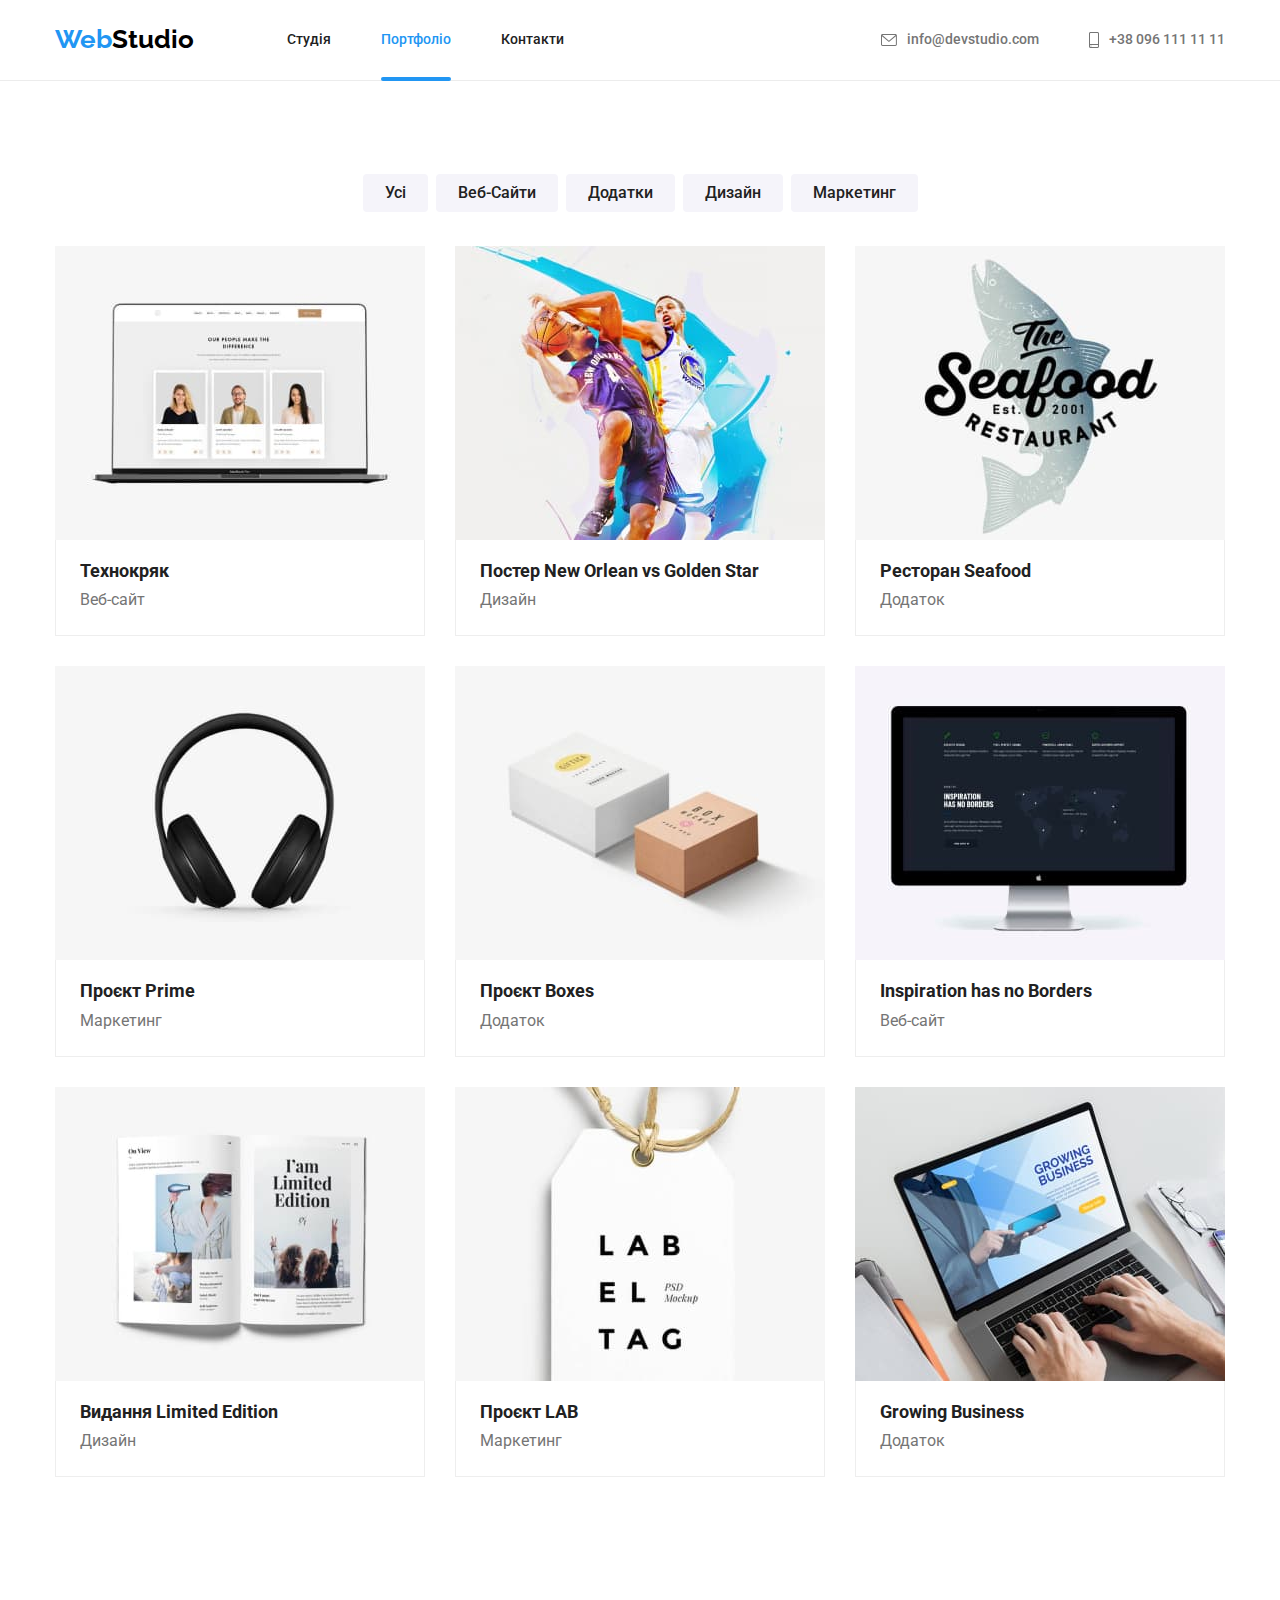
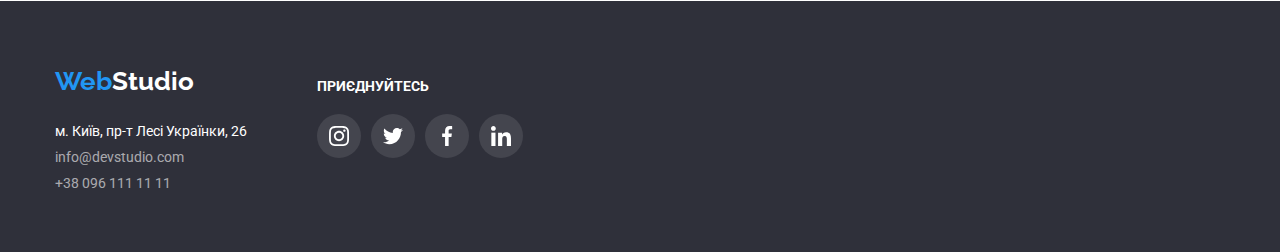
==== portfolio.html @ bb4b2ee6 "jhg" ====
<!DOCTYPE html>
<html lang="en">
  <head>
    <meta charset="UTF-8" />
    <meta http-equiv="X-UA-Compatible" content="IE=edge" />
    <meta name="viewport" content="width=device-width, initial-scale=1.0" />
    <title>Document</title>
    <link
      rel="stylesheet"
      href="https://cdnjs.cloudflare.com/ajax/libs/modern-normalize/1.1.0/modern-normalize.css"
    />
    <link
      href="https://fonts.googleapis.com/css2?family=Raleway:wght@700&family=Roboto:wght@400;500;700;900&display=swap"
      rel="stylesheet"
    />
    <link rel="stylesheet" href="./css/styles.css" />
  </head>

  <body class="page">
    <header class="header">
      <div class="container main-nav">
        <a href="/" class="logo"><span class="logo-primary">Web</span>Studio</a>
        <nav>
          <ul class="site-nav list">
            <li><a href="./index.html" class="link"> Студія</a></li>
            <li>
              <a href="./portfolio.html" class="link-backlight-portfolio">Портфоліо</a>
            </li>
            <li><a href="#" class="link">Контакти</a></li>
          </ul>
        </nav>
        <ul class="connection-nav list">
          <li class="mailtel-item">
            <a href="mailto:info@devstudio.com" class="svg-header"
              ><svg class="header-icon" width="16" height="12">
                <use href="./images/icons-mailtel.svg#icon-envelope"></use></svg>info@devstudio.com</a
            >
          </li>
          <li class="mailtel-item">
            <a href="tel:+380961111111" class="svg-header"
              ><svg class="header-icon" width="10" height="16">
                <use
                  href="./images/icons-mailtel.svg#icon-smartphone"
                ></use></svg>+38 096 111 11 11</a
            >
          </li>
        </ul>
      </div>
    </header>
    <main>
      <section class="portfolio-main">
        <div class="container">
          <h1 class="visually-hidden">Вкладки</h1>
          <ul class="list-buttons">
            <li><button type="button" class="button-portfolio">Усі</button></li>
            <li>
              <button type="button" class="button-portfolio">Веб-Сайти</button>
            </li>
            <li>
              <button type="button" class="button-portfolio">Додатки</button>
            </li>
            <li>
              <button type="button" class="button-portfolio">Дизайн</button>
            </li>
            <li>
              <button type="button" class="button-portfolio">Маркетинг</button>
            </li>
          </ul>

          <ul class="list-posters">
            <li class="border-photo">
              <a href="" class="card-link">
                <div class="poster-thumb">
                <img src="./images/techno.jpg" alt="laptop" />
                  <p class="poster-action-text">
                    Ресурс пропонує комплексні пропозиції з різним рівнем функціоналу та сервісів. Все це дозволить відвідувачу отримати
                    вичерпні відомості про компанію чи приватну особу.
                  </p> 
                </div>
                <div class="border-text">
                  <h2 class="title-portfolio">Технокряк</h2>
                  <p class="description">Веб-сайт</p>
                </div>
              </a>
            </li>
            <li class="border-photo">
              <a href="" class="card-link">
                <div class="poster-thumb">
                <img src="./images/poster.jpg" alt="poster" />
                <p class="poster-action-text">
                  Ресурс пропонує комплексні пропозиції з різним рівнем функціоналу та сервісів. Все це дозволить відвідувачу отримати
                  вичерпні відомості про компанію чи приватну особу.
                </p>
                </div>
                <div class="border-text">
                  <h2 class="title-portfolio">
                    Постер New Orlean vs Golden Star
                  </h2>
                  <p class="description">Дизайн</p>
                </div>
              </a>
            </li>
            <li class="border-photo">
              <a href="" class="card-link">
                <div class="poster-thumb">
                <img src="./images/restorant.jpg" alt="fish" />
                <p class="poster-action-text">
                  Ресурс пропонує комплексні пропозиції з різним рівнем функціоналу та сервісів. Все це дозволить відвідувачу отримати
                  вичерпні відомості про компанію чи приватну особу.
                </p>
                </div>
                <div class="border-text">
                  <h2 class="title-portfolio">Ресторан Seafood</h2>
                  <p class="description">Додаток</p>
                </div>
              </a>
            </li>
            <li class="border-photo">
              <a href="" class="card-link">
                <div class="poster-thumb">
                <img src="./images/headphones.jpg" alt="headphones" />
                <p class="poster-action-text">
                  Ресурс пропонує комплексні пропозиції з різним рівнем функціоналу та сервісів. Все це дозволить відвідувачу отримати
                  вичерпні відомості про компанію чи приватну особу.
                </p>
                </div>
                <div class="border-text">
                  <h2 class="title-portfolio">Проєкт Prime</h2>
                  <p class="description">Маркетинг</p>
                </div>
              </a>
            </li>
            <li class="border-photo">
              <a href="" class="card-link">
                <div class="poster-thumb">
                <img src="./images/box.jpg" alt="boxes" />
                  <p class="poster-action-text">
                    Ресурс пропонує комплексні пропозиції з різним рівнем функціоналу та сервісів. Все це дозволить відвідувачу отримати
                    вичерпні відомості про компанію чи приватну особу.
                  </p>
                  </div>
                <div class="border-text">
                  <h2 class="title-portfolio">Проєкт Boxes</h2>
                  <p class="description">Додаток</p>
                </div>
              </a>
            </li>
            <li class="border-photo">
              <a href="" class="card-link">
                <div class="poster-thumb">
                <img src="./images/screen.jpg" alt="screen" />
                  <p class="poster-action-text">
                    Ресурс пропонує комплексні пропозиції з різним рівнем функціоналу та сервісів. Все це дозволить відвідувачу отримати
                    вичерпні відомості про компанію чи приватну особу.
                  </p>
                  </div>
                <div class="border-text">
                  <h2 class="title-portfolio">Inspiration has no Borders</h2>
                  <p class="description">Веб-сайт</p>
                </div>
              </a>
            </li>
            <li class="border-photo">
              <a href="" class="card-link">
                <div class="poster-thumb">
                <img src="./images/book.jpg" alt="book" />
                  <p class="poster-action-text">
                    Ресурс пропонує комплексні пропозиції з різним рівнем функціоналу та сервісів. Все це дозволить відвідувачу отримати
                    вичерпні відомості про компанію чи приватну особу.
                  </p>
                  </div>
                <div class="border-text">
                  <h2 class="title-portfolio">Видання Limited Edition</h2>
                  <p class="description">Дизайн</p>
                </div>
              </a>
            </li>
            <li class="border-photo">
              <a href="" class="card-link">
                <div class="poster-thumb">
                <img src="./images/labe.jpg" alt="label" />
                  <p class="poster-action-text">
                    Ресурс пропонує комплексні пропозиції з різним рівнем функціоналу та сервісів. Все це дозволить відвідувачу отримати
                    вичерпні відомості про компанію чи приватну особу.
                  </p>
                  </div>
                <div class="border-text">
                  <h2 class="title-portfolio">Проєкт LAB</h2>
                  <p class="description">Маркетинг</p>
                </div>
              </a>
            </li>
            <li class="border-photo">
              <a href="" class="card-link">
                <div class="poster-thumb">
                <img src="./images/laptop.jpg" alt="laptop" />
                  <p class="poster-action-text">
                    Ресурс пропонує комплексні пропозиції з різним рівнем функціоналу та сервісів. Все це дозволить відвідувачу отримати
                    вичерпні відомості про компанію чи приватну особу.
                  </p>
                  </div>
                <div class="border-text">
                  <h2 class="title-portfolio">Growing Business</h2>
                  <p class="description">Додаток</p>
                </div>
              </a>
            </li>
          </ul>
        </div>
      </section>
    </main>
    <footer class="footer">
      <div class="footer-container">
        <div class="footer-info">
          <a href="/" class="logo-footer"
            ><span class="logo-secondary">Web</span>Studio</a
          >
          <address>
            <ul class="list-adress">
              <li class="adress">
                <a href="https://goo.gl/maps/jGjZNwz8jLK7Mw756"
                  ><span class="adress">
                    м. Київ, пр-т Лесі Українки, 26</span
                  ></a
                >
              </li>
              <li class="contacts">
                <a href="mailto:info@devstudio.com">
                  <span class="contacts">info@devstudio.com</span></a
                >
              </li>
              <li class="numbers">
                <a href="tel:+380961111111">
                  <span class="numbers">+38 096 111 11 11</span></a
                >
              </li>
            </ul>
          </address>
        </div>
        <div class="footer-icon-list">
          <p class="invite">ПРИЄДНУЙТЕСЬ</p>
          <ul class="footer-icons">
            <li class="social-item">
              <a href="" class="svg-logo svg-footer">
                <svg class="social-icon footer-icon" width="20" height="20">
                  <use href="./images/icons.svg#icon-instagram"></use>
                </svg>
              </a>
            </li>
            <li class="social-item">
              <a href="" class="svg-logo svg-footer"
                ><svg class="social-icon footer-icon" width="20" height="20">
                  <use href="./images/icons.svg#icon-twitter"></use>
                </svg>
              </a>
            </li>
            <li class="social-item">
              <a href="" class="svg-logo svg-footer"
                ><svg class="social-icon footer-icon" width="20" height="20">
                  <use href="./images/icons.svg#icon-facebook"></use>
                </svg>
              </a>
            </li>
            <li class="social-item">
              <a href="" class="svg-logo svg-footer"
                ><svg class="social-icon footer-icon" width="20" height="20">
                  <use href="./images/icons.svg#icon-linkedin"></use>
                </svg>
              </a>
            </li>
          </ul>
        </div>
      </div>
    </footer>
  </body>
</html>
---- css/styles.css ----
h1,
h2,
h3,
h4,
h5,
p,
ul {
  margin: 0;
  padding: 0;
}

:root {
  --main-color: #ffffff;
  --secondary-color: #2196f3;
  --text-color: #212121;
  --grey-color: #afb1b8;
}

img {
  display: block;
}

address {
  font: inherit;
}

a {
  text-decoration: none;
}

body {
  background-color: var(--main-color);
  color: #757575;
  font-family: "Roboto", "sans-serif";
}

.list {
  list-style: none;
  margin: 0;
  padding: 0;
}

/* header */

.header {
  border-bottom: 1px solid #ececec;
  padding-top: 24px;
  padding-bottom: 25px;
  position: fixed;
  width: 100%;
  top: 0;
  left: 0;
  min-height: 80px;
  background-color: #ffffff;
  z-index: 1;
}

.page {
  padding-top: 80px;
}

.header-icon {
  fill: currentColor;
  margin-right: 10px;
}

.mailtel-item {
  display: flex;
}

.svg-header {
  display: flex;
  align-items: center;
  transition-property: color;
  transition-timing-function: cubic-bezier(0.4, 0, 0.2, 1);
  transition-duration: 250ms;
}

.svg-header:hover {
  color: #2196f3;
}

/* logo */

.logo {
  display: inline-block;
  color: #000000;
  font-family: "Raleway", "sans-serif";
  font-weight: 700;
  font-size: 26px;
  line-height: 1.2;
  margin-right: 93px;
}

.logo:hover {
  color: var(--secondary-color);
}

.logo-primary {
  color: var(--secondary-color);
}

.main-nav {
  display: flex;
  align-items: center;
  justify-content: center;
}

.tel-head::before {
  content: "";
}

/* site-nav */

.link {
  font-weight: 500;
  font-size: 14px;
  line-height: 1.6px;
  color: #212121;
  transition-property: color;
  transition-timing-function: cubic-bezier(0.4, 0, 0.2, 1);
  transition-duration: 250ms;
}

.link-backlight {
  font-weight: 500;
  font-size: 14px;
  line-height: 1.6px;
  color: var(--secondary-color);
  position: relative;
}

.link-backlight::after {
  content: "";
  width: 100%;
  height: 4px;
  background-color: #2196f3;
  border-radius: 2px;
  position: absolute;
  display: flex;
  margin-top: 28px;
}

.link-backlight-portfolio {
  font-weight: 500;
  font-size: 14px;
  line-height: 1.6px;
  color: var(--secondary-color);
  position: relative;
}

.link-backlight-portfolio::after {
  content: "";
  width: 100%;
  height: 4px;
  background-color: #2196f3;
  border-radius: 2px;
  position: absolute;
  display: block;
  margin-top: 28px;
}

.site-nav {
  display: flex;
}

.site-nav li:not(:last-child) {
  margin-right: 50px;
}

.site-nav .list {
  color: #212121;
  font-weight: 500;
  font-size: 14px;
  line-height: 1.2;
}

.site-nav .link:hover,
.site-nav .link:focus {
  color: var(--secondary-color);
}

.connection-nav {
  display: flex;
  margin-left: auto;
}

.connection-nav li:not(:last-child) {
  margin-right: 50px;
}

.connection-nav a {
  color: #757575;
  font-weight: 500;
  font-size: 14px;
  line-height: 1.2;
}

/* hero */

.hero {
  padding-top: 175px;
  padding-bottom: 175px;
  background-image: linear-gradient(
      rgba(47, 48, 58, 0.4),
      rgba(47, 48, 58, 0.4)
    ),
    url(../images/hero-bg.jpg);
  background-repeat: no-repeat;
  background-position: center;
  align-items: center;
}

.hero-title {
  color: var(--main-color);
  font-weight: 900;
  font-size: 44px;
  line-height: 1.36;
  text-transform: uppercase;
  margin-bottom: 30px;
  letter-spacing: 0.06em;
  text-align: center;
}

.container-hero {
  margin-left: auto;
  margin-right: auto;
  width: 700px;
}

pre {
  font: inherit;
}

/* modal window */

.backdrop {
  position: fixed;
  top: 0;
  left: 0;
  width: 100%;
  height: 100%;
  background-color: rgba(0, 0, 0, 0.5);
  z-index: 2;
  opacity: 1;
  visibility: visible;
  transition: opacity 250ms cubic-bezier(0.4, 0, 0.2, 1),
    visability 250ms cubic-bezier(0.4, 0, 0.2, 1);
}

.backdrop.is-hidden {
  opacity: 0;
  pointer-events: none;
}

.modal {
  height: 581px;
  width: 528px;
  background-color: #ffffff;
  box-shadow: 0px 1px 3px rgba(0, 0, 0, 0.12), 0px 1px 1px rgba(0, 0, 0, 0.14),
    0px 2px 1px rgba(0, 0, 0, 0.2);
  border-radius: 4px;

  position: absolute;
  top: 50%;
  left: 50%;
  transform: translate(-50%, -50%);
}

.modal-close {
  box-sizing: border-box;
  width: 30px;
  height: 30px;
  margin-top: 8px;
  margin-right: 8px;
  position: absolute;
  top: 0;
  right: 0;
  background-color: #ffffff;

  border: 1px solid rgba(0, 0, 0, 0.1);
  border-radius: 50%;
}

.svg-close {
  position: absolute;
  top: 50%;
  left: 50%;
  transform: translate(-50%, -50%);
}

.form {
  margin-left: auto;
  padding: 40px;
}

.form-field {
  display: flex;
  flex-direction: column;
  margin-bottom: 10px;
}

.form-field input {
  border: 1px solid rgba(33, 33, 33, 0.2);
  border-radius: 4px;
  height: 40px;
}

.form-field label {
  margin-bottom: 4px;
}

.coment-field {
  display: flex;
  flex-direction: column;
  width: 448px;
  height: 120px;
}

.coment-field label {
  margin-bottom: 10px;
}

.coment-field textarea {
  border: 1px solid rgba(33, 33, 33, 0.2);
  border-radius: 4px;
}

.coment-field textarea::placeholder {
  font-family: "Roboto";
  font-weight: 400;
  font-size: 12px;
  line-height: 14px;
  letter-spacing: 0.01em;
  color: rgba(117, 117, 117, 0.5);
}

.title-form {
  font-family: "Roboto";
  font-style: normal;
  font-weight: 700;
  font-size: 20px;
  line-height: 23px;
  text-align: center;
  letter-spacing: 0.03em;
  margin-bottom: 12px;

  color: #212121;
}

.confirm-field {
  font-family: "Roboto";
  font-style: normal;
  font-weight: 400;
  font-size: 14px;
  line-height: 1.71;
  margin-top: 20px;

  letter-spacing: 0.03em;

  color: #757575;
}

.agreement {
  text-decoration-line: underline;
  color: #2196f3;
}

.form-button {
  margin-top: 30px;
  margin-left: 124px;
  padding-top: 10px;
  padding-bottom: 10px;
  padding-left: 52px;
  padding-right: 52px;
}

textarea {
  resize: none;
}

/* main */

.visually-hidden {
  display: none;
}

.box-svg {
  width: 270px;
  height: 120px;
  background: #f5f4fa;
  border-radius: 4px;
  display: flex;
  justify-content: center;
  align-items: center;
}

.box-svg:last-child {
  margin-right: 0;
}

/* .box-link {
  width: 100%;
  height: 100%;
  display: flex;
  align-items: center;
  justify-content: center;
  border-radius: 50%;
} */

.test {
  display: inline-block;
  justify-content: center;
  align-items: center;
}

.portfolio-main {
  padding-top: 94px;
  padding-bottom: 94px;
}

.button {
  font-family: "Roboto", "sans-serif";
  font-weight: 700;
  font-size: 16px;
  line-height: 1.6;
  width: 216px;
  height: 50px;
  margin-left: 242px;
  font-family: inherit;
  background-color: var(--secondary-color);
  color: var(--main-color);
  border-radius: 4px;
  padding: 10px 32px;
  display: inline-block;
  text-align: center;
  border: 1px solid transparent;
  cursor: pointer;
  transition-property: color;
  transition-timing-function: cubic-bezier(0.4, 0, 0.2, 1);
  transition-duration: 250ms;
}

.button-portfolio {
  font-family: "Roboto", "sans-serif";
  font-weight: 500;
  font-size: 16px;
  line-height: 1.6;
  text-align: center;
  color: var(--text-color);
  background-color: #f5f4fa;
  padding: 6px 22px;
  border: transparent;
  border-radius: 4px;
  cursor: pointer;
  transition-property: background-color;
  transition-timing-function: cubic-bezier(0.4, 0, 0.2, 1);
  transition-duration: 250ms;
}

.button-portfolio:hover,
.button-portfolio:focus {
  color: var(--main-color);
  background: var(--secondary-color);
  box-shadow: 0px 3px 1px rgba(0, 0, 0, 0.1), 0px 1px 2px rgba(0, 0, 0, 0.08),
    0px 2px 2px rgba(0, 0, 0, 0.12);
}

.button:hover,
.button:focus {
  color: #000000;
}

.border-photo {
  margin-bottom: 30px;
  background: #ffffff;
  transition: 250ms cubic-bezier(0.4, 0, 0.2, 1);
}

.border-photo:hover {
  box-shadow: 0px 1px 1px rgba(0, 0, 0, 0.12), 0px 4px 4px rgba(0, 0, 0, 0.06),
    1px 4px 6px rgba(0, 0, 0, 0.16);
}

.border-photo:hover ::before {
  opacity: 1;
}

.border-photo:hover .poster-action-text {
  opacity: 1;
}

.poster-thumb {
  position: relative;
  overflow: hidden;
}

.poster-thumb::before {
  display: inline-block;
  position: absolute;
  content: "";
  width: 100%;
  height: 100%;
  background-color: rgba(33, 150, 243, 0.9);
  opacity: 0;
  /* transition-property: background-ccolor;
  transition-timing-function: cubic-bezier(0.4, 0, 0.2, 1);
  transition-duration: 250ms; */
  /* transition: height 250ms cubic-bezier(0.4, 0, 0.2, 1); */
  transform: translateY(+100%);
  transition: transform 250ms cubic-bezier(0.4, 0, 0.2, 1);
}

.card-link:hover .poster-thumb::before,
.card-link:focus .poster-thumb::before {
  transform: translateX(0);
}

.poster-action-text {
  position: absolute;
  top: 50%;
  left: 50%;
  transform: translate(-50%, 100%);
  width: 322px;
  height: 168px;
  font-weight: 400;
  font-size: 18px;
  line-height: 1.56;

  letter-spacing: 0.03em;
  opacity: 0;

  color: #ffffff;
}

.card-link:hover .poster-action-text,
.card-link:focus .poster-action-text {
  transform: translate(-50%, -50%);
  transition: transform 250ms cubic-bezier(0.4, 0, 0.2, 1);
}

.border-text {
  border-bottom: 1px solid #eeeeee;
  border-right: 1px solid #eeeeee;
  border-left: 1px solid #eeeeee;
  padding: 20px 24px;
}

.list-buttons {
  list-style: none;
  display: flex;
  justify-content: center;
  margin-bottom: 34px;
}

.list-buttons li:not(:last-child) {
  margin-right: 8px;
}

.list-one {
  display: flex;
  list-style: none;
  justify-content: space-between;
}

.section {
  padding-bottom: 94px;
}

.section-title-invisible {
  visibility: hidden;
}

.section-title {
  font-weight: 700;
  font-size: 36px;
  line-height: 1.6;
  text-align: center;
  color: #212121;
}

.photo-about {
  position: relative;
  display: flex;
  justify-content: center;
  align-items: flex-end;
}

.about {
  position: absolute;
  display: flex;

  align-content: center;
  justify-content: center;
  font-weight: 700;
  font-size: 14px;
  line-height: 1.6;
  letter-spacing: 0.03em;
  text-transform: uppercase;
  background: rgba(47, 48, 58, 0.8);
  width: 100%;
  padding-top: 27px;
  padding-bottom: 27px;

  color: #ffffff;
}

.list-photo {
  display: flex;
  padding: 0;
  justify-content: space-between;
  list-style: none;
}

.list-posters {
  display: flex;
  flex-wrap: wrap;
  list-style: none;
  padding: 0;
  justify-content: space-between;
}

.list-people {
  display: flex;
  padding: 0;
  justify-content: space-between;
  list-style: none;
}

.section-minititle {
  color: #212121;
  font-weight: 700;
  font-size: 14px;
  line-height: 1.2;
  text-transform: uppercase;
  margin-top: 30px;
  margin-bottom: 10px;
}

.section-minititle-phar {
  margin: 0;
  width: 270px;
  font-family: "Roboto";
  font-weight: 400;
  font-size: 14px;
  line-height: 171%;
  color: #757575;
  letter-spacing: 0.03em;
}

.section-minititle-phar-last {
  font-family: "Roboto";
  font-weight: 400;
  font-size: 14px;
  line-height: 1.6;
  color: #757575;
  width: 270px;
}

.works {
  margin-bottom: 50px;
}

.first {
  padding-top: 94px;
  padding-bottom: 94px;
}

.team {
  margin-bottom: 50px;
}

.name {
  color: #212121;
  font-weight: 500;
  font-size: 16px;
  line-height: 1, 3px;
  margin-bottom: 10px;
  margin-top: 30px;
  text-align: center;
}

.position {
  margin: 0;
  text-align: center;
}

.card {
  background-color: #ffffff;
  box-shadow: 0px 1px 3px rgba(0, 0, 0, 0.12), 0px 1px 1px rgba(0, 0, 0, 0.14),
    0px 2px 1px rgba(0, 0, 0, 0.2);
  border-radius: 0px 0px 4px 4px;
  transition-property: background-color;
  transition-timing-function: cubic-bezier(0.4, 0, 0.2, 1);
  transition-duration: 250ms;
}

.icons {
  display: flex;
  list-style: none;
  justify-content: center;
  margin-top: 16px;
  margin-bottom: 30px;
}

.social-item {
  width: 44px;
  height: 44px;
  margin-right: 10px;
}

.social-item:last-child {
  margin-right: 0;
}

.svg-logo {
  width: 100%;
  height: 100%;
  background-color: #ffffff;
  display: flex;
  align-items: center;
  justify-content: center;
  border-radius: 50%;
  transition-property: background-color;
  transition-timing-function: cubic-bezier(0.4, 0, 0.2, 1);
  transition-duration: 250ms;
}

.svg-logo:hover,
.svg-logo:focus {
  background-color: #2196f3;
}

.social-icon {
  fill: #afb1b8;
  transition-property: color;
  transition-timing-function: cubic-bezier(0.4, 0, 0.2, 1);
  transition-duration: 250ms;
}

.svg-logo:hover .social-icon,
.svg-logo:focus .social-icon {
  fill: #ffffff;
}

.section-team {
  background-color: #f5f4fa;
  padding-top: 94px;
  padding-bottom: 94px;
}

.title-portfolio {
  font-weight: 700;
  font-size: 18px;
  line-height: 1.2;
  color: #212121;
  margin-bottom: 4px;
}

.description {
  font-weight: 400;
  font-size: 16px;
  line-height: 30px;
  color: #757575;
}

/* clients-section ()*/

.clients {
  padding-top: 94px;
  padding-bottom: 94px;
}

.clients-list {
  list-style: none;
  display: flex;
  justify-content: center;
  margin-top: 50px;
}

.clients-item {
  width: 170px;
  height: 92px;
  margin-right: 30px;
}

.clients-link {
  width: 100%;
  height: 100%;
  display: flex;
  align-items: center;
  justify-content: center;
  border: 1px solid #afb1b8;
  border-radius: 4px;
  transition-property: border-color;
  transition-timing-function: cubic-bezier(0.4, 0, 0.2, 1);
  transition-duration: 250ms;
}

.clients-item:last-child {
  margin-right: 0;
}

.clients-icons {
  fill: #afb1b8;
  transition-property: color;
  transition-timing-function: cubic-bezier(0.4, 0, 0.2, 1);
  transition-duration: 250ms;
}

.clients-link:hover,
.clients-link:focus {
  border: 1px solid #2196f3;
}

.clients-link:hover .clients-icons,
.clients-link:focus .clients-icons {
  fill: #2196f3;
}

/* footer */

.footer {
  background-color: #2f303a;
  padding-top: 60px;
  padding-bottom: 60px;
}

.logo-footer {
  font-family: "Raleway", "sans-serif";
  font-weight: 700;
  font-size: 26px;
  line-height: 1.6;
  color: var(--main-color);
  display: inline-block;
  margin-bottom: 20px;
}

.logo-secondary {
  font-family: "Raleway", "sans-serif";
  font-weight: 700;
  font-size: 26px;
  line-height: 1.6;
  color: var(--secondary-color);
}

.list-adress {
  display: inline-block;
  list-style: none;
  padding: 0;
}

.adress {
  font-family: "Roboto", "sans-serif";
  font-weight: 400;
  font-size: 14px;
  line-height: 1.2;
  color: var(--main-color);
  margin-bottom: 9px;
}

.contacts {
  font-family: "Roboto", "sans-serif";
  font-weight: 400;
  font-size: 14px;
  line-height: 1.2;
  color: rgba(255, 255, 255, 0.6);
  margin-bottom: 9px;
}

.numbers {
  font-family: "Roboto", "sans-serif";
  font-weight: 400;
  font-size: 14px;
  line-height: 1.2;
  color: rgba(255, 255, 255, 0.6);
}

.footer-icon {
  fill: #ffffff;
}

.footer-icons {
  display: flex;
  list-style: none;
}

.svg-footer {
  background-color: rgba(255, 255, 255, 0.1);
  transition-property: background-color;
  transition-timing-function: cubic-bezier(0.4, 0, 0.2, 1);
  transition-duration: 250ms;
}

.invite {
  font-weight: 700;
  font-size: 14px;
  line-height: 1.2;
  text-transform: uppercase;
  color: #ffffff;
  display: inline-block;
  height: 16px;
  margin-bottom: 20px;
}

.footer-icon-list {
  margin-left: 70px;
  padding-top: 16px;
}

/* Блоки */

.container {
  margin-left: auto;
  margin-right: auto;
  width: 1200px;
  padding-left: 15px;
  padding-right: 15px;
}

.footer-container {
  margin-left: auto;
  margin-right: auto;
  width: 1200px;
  padding-left: 15px;
  padding-right: 15px;
  display: flex;
}

.hero-limitation {
  margin-left: auto;
  margin-right: auto;
  width: 1600px;
}

/* бекграунд #FFFFFF */
/* колір 1 секції з заголовком #2F303A */
/* колір секції наша команда #F5F4FA */
/* основний колір тексту #757575 */
/* колір підзаголовків #212121 */
/* фоновий колір тексту і кнопок #2196F3 */
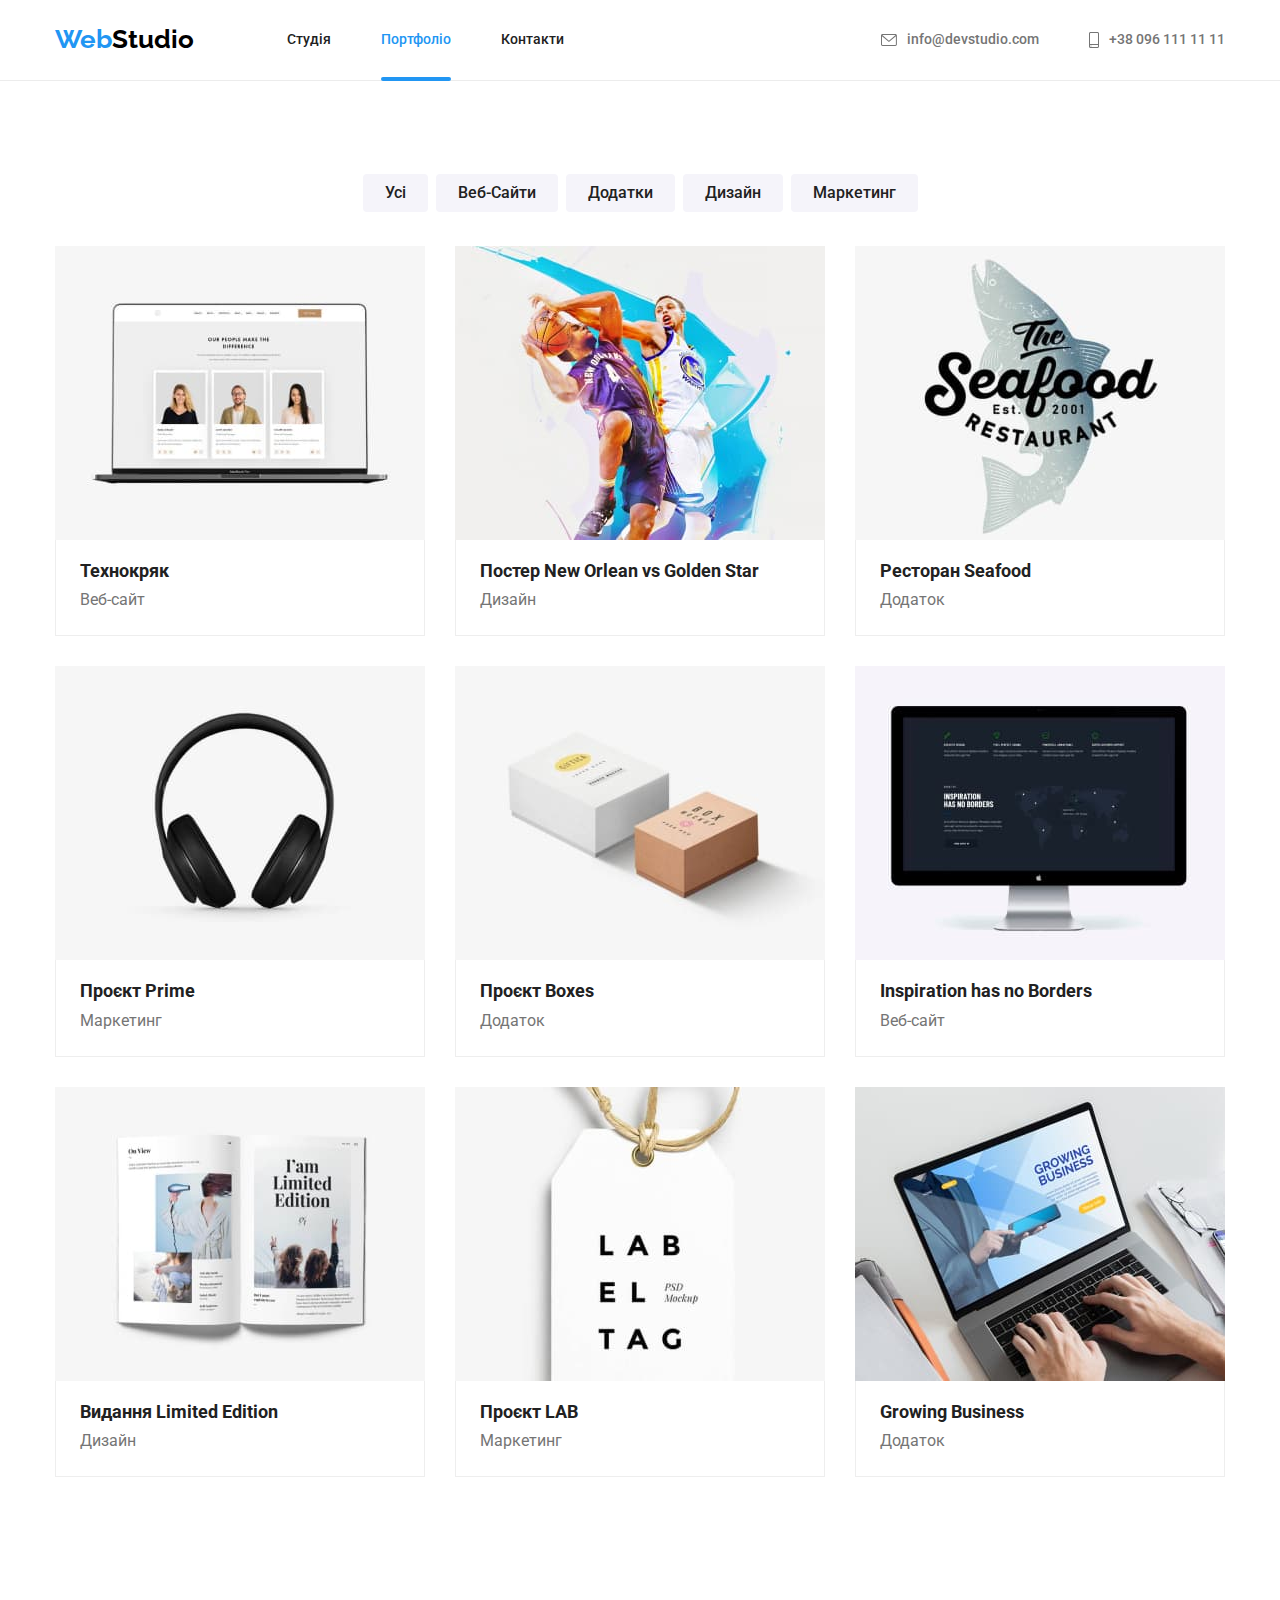
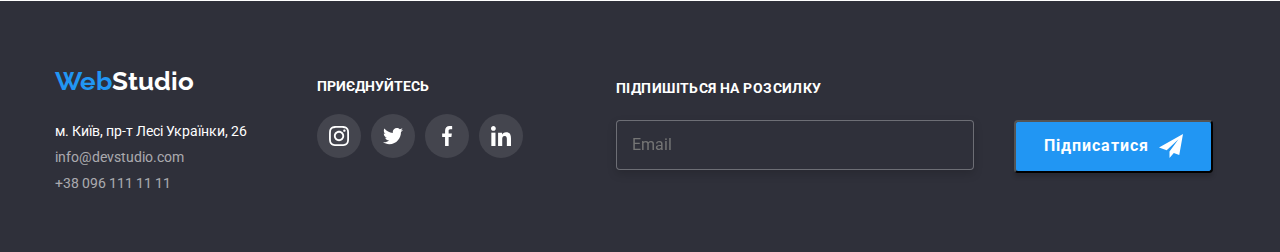
==== commit c5296ffd: "les 6" ====
--- a/portfolio.html
+++ b/portfolio.html
@@ -269,6 +269,23 @@
               </a>
             </li>
           </ul>
+          
+        </div>
+        <div class="footer-formblock">
+          <h3 class="footer-form-title">Підпишіться на розсилку</h3>
+          <div class="footer-block">
+            <form action="" class="footer-form">
+              <div class="footer-form-field">
+                <input type="text" class="footer-input" name="name" id="name" placeholder="Email" />
+              </div>
+            </form>
+            <button type="submit" class="footer-button">
+              Підписатися
+              <svg class="footer-button-icon" width="24" height="24">
+                <use href="./images/icons-form.svg#iconform-send"></use>
+              </svg>
+            </button>
+          </div>
         </div>
       </div>
     </footer>
--- a/css/styles.css
+++ b/css/styles.css
@@ -7,6 +7,30 @@
 ul {
   margin: 0;
   padding: 0;
+}
+
+.form-input{
+  outline: none;
+}
+
+.form-input:hover {
+  outline: 1px solid #2196F3;
+}
+
+.form-input:focus {
+  outline: 1px solid #2196F3;
+}
+
+.form-input {
+  outline: none;
+}
+
+.form-input:hover {
+  outline: 1px solid #2196F3;
+}
+
+.form-input:focus {
+  outline: 1px solid #2196F3;
 }
 
 :root {
@@ -289,6 +313,13 @@
   transform: translate(-50%, -50%);
 }
 
+.modal-close:hover .svg-close,
+.modal-close:focus .svg-close{
+  color: #2196f3;
+}
+
+
+
 .form {
   margin-left: auto;
   padding: 40px;
@@ -298,12 +329,14 @@
   display: flex;
   flex-direction: column;
   margin-bottom: 10px;
+  position: relative;
 }
 
 .form-field input {
   border: 1px solid rgba(33, 33, 33, 0.2);
   border-radius: 4px;
   height: 40px;
+  padding-left: 42px;
 }
 
 .form-field label {
@@ -318,12 +351,16 @@
 }
 
 .coment-field label {
-  margin-bottom: 10px;
+  margin-bottom: 4px;
 }
 
 .coment-field textarea {
   border: 1px solid rgba(33, 33, 33, 0.2);
   border-radius: 4px;
+  padding-left: 16px;
+  padding-right: 16px;
+  padding-top: 12px;
+  padding-bottom: 12px;
 }
 
 .coment-field textarea::placeholder {
@@ -348,18 +385,17 @@
   color: #212121;
 }
 
-.confirm-field {
-  font-family: "Roboto";
-  font-style: normal;
+.title-label {
+  font-family: 'Roboto';
   font-weight: 400;
-  font-size: 14px;
-  line-height: 1.71;
-  margin-top: 20px;
-
-  letter-spacing: 0.03em;
-
+  font-size: 12px;
+  line-height: 1.4;
+  
+  letter-spacing: 0.01em;
+  
   color: #757575;
 }
+
 
 .agreement {
   text-decoration-line: underline;
@@ -373,11 +409,70 @@
   padding-bottom: 10px;
   padding-left: 52px;
   padding-right: 52px;
+  background-color: #2196F3;
+  color: #ffffff;
+  box-shadow: 0px 4px 4px rgba(0, 0, 0, 0.15);
+  border-radius: 4px;
+  border: #ffffff;
 }
 
 textarea {
   resize: none;
 }
+
+.form-input:focus ~ .icons-form {
+  fill: #2196F3;
+}
+
+.option {
+  display: block;
+  position: relative;
+  
+}
+
+.check {
+  padding-left: 12px;
+  font-family: "Roboto";
+  font-style: normal;
+  font-weight: 400;
+  font-size: 14px;
+  margin-top: 20px;
+
+
+  letter-spacing: 0.03em;
+
+  color: #757575;
+}
+
+.check-input {
+  appearance: none;
+  position: absolute;
+  
+}
+
+.check-box {
+  position: absolute;
+  width: 16px;
+  height: 15px;
+  background-image: url(../images/chek1.svg);
+}
+
+.check-text {
+  margin-left: 25px;
+}
+
+.check-input:checked + .check-box {
+  background-image: url(../images/chek2.svg);
+  box-sizing: content-box;
+  background-color: #2196F3;
+  width: 16px;
+  height: 15px;
+  border-radius: 2px;
+  background-repeat: no-repeat;
+  background-position: center;
+  filter: drop-shadow(0px 4px 4px rgba(0, 0, 0, 0.25)) drop-shadow(0px 4px 4px rgba(0, 0, 0, 0.25));
+}
+
 
 /* main */
 
@@ -398,6 +493,14 @@
 .box-svg:last-child {
   margin-right: 0;
 }
+
+
+.icons-form {
+position: absolute;
+bottom: 10px;
+left: 15px;
+}
+
 
 /* .box-link {
   width: 100%;
@@ -908,6 +1011,71 @@
   padding-top: 16px;
 }
 
+/* footer-form */
+
+.footer-formblock {
+  margin-left: 93px;
+  margin-top: 16px;
+}
+
+.footer-block {
+  display: flex;
+}
+
+.footer-form-title {
+  margin-bottom: 20px;
+  font-weight: 700;
+  font-size: 14px;
+  line-height: 1.6;
+  letter-spacing: 0.03em;
+  text-transform: uppercase;
+  color: #FFFFFF;
+}
+
+.footer-form-field {
+  
+}
+
+.footer-input {
+  height: 50px;
+  width: 358px;
+  padding: 15px;
+  border: 1px solid rgba(255, 255, 255, 0.3);
+  filter: drop-shadow(0px 4px 4px rgba(0, 0, 0, 0.15));
+  border-radius: 4px;
+  background: #2F303A;
+  outline: none;
+ 
+}
+
+.footer-button {
+  display: flex;
+  background: #2196F3;
+  box-shadow: 0px 4px 4px rgba(0, 0, 0, 0.15);
+  border-radius: 4px;
+  font-weight: 700;
+  font-size: 16px;
+  line-height: 1.8;
+  letter-spacing: 0.06em;
+  align-items: center;
+  padding-top: 10px;
+  padding-bottom: 10px;
+  padding-left: 28px;
+  padding-right: 28px;
+  margin-left: 40px;
+  
+  color: #FFFFFF;
+}
+
+.footer-button-icon {
+  margin-left: 10px;
+}
+
+
+
+
+
+
 /* Блоки */
 
 .container {
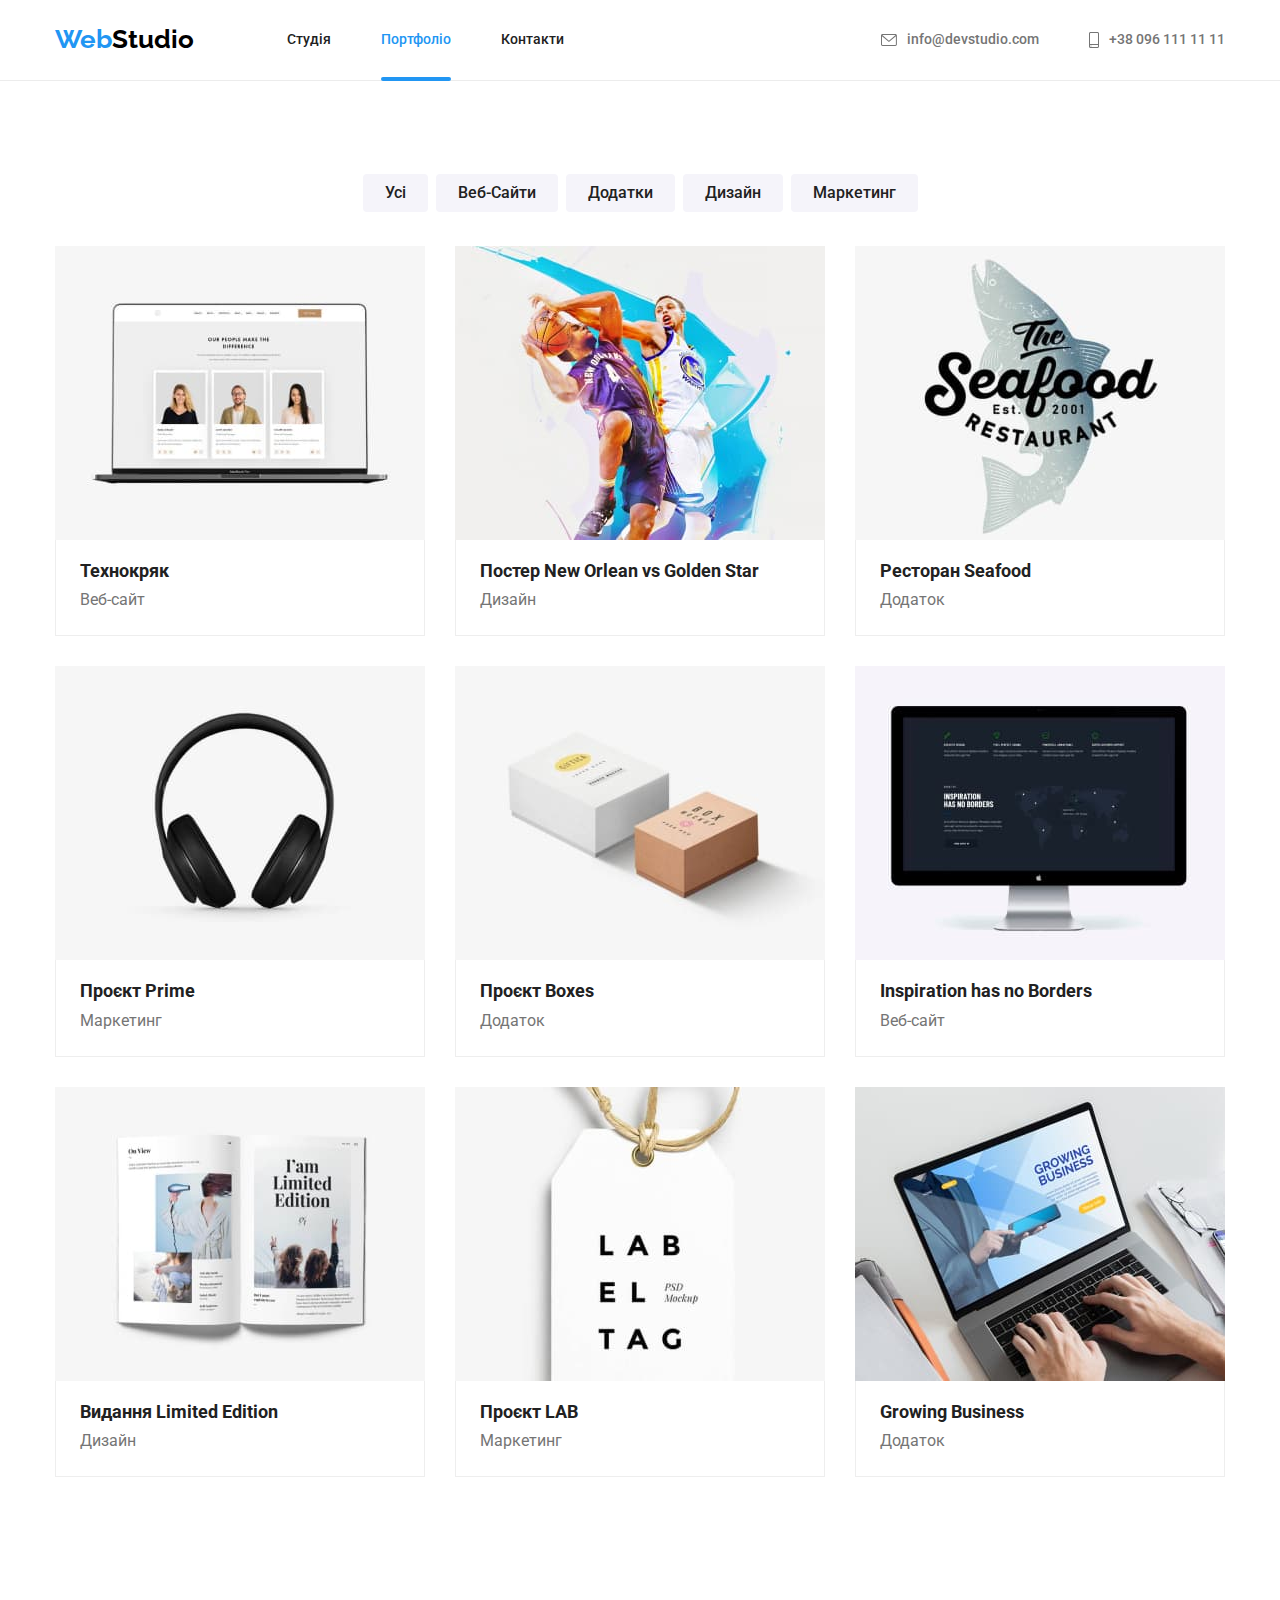
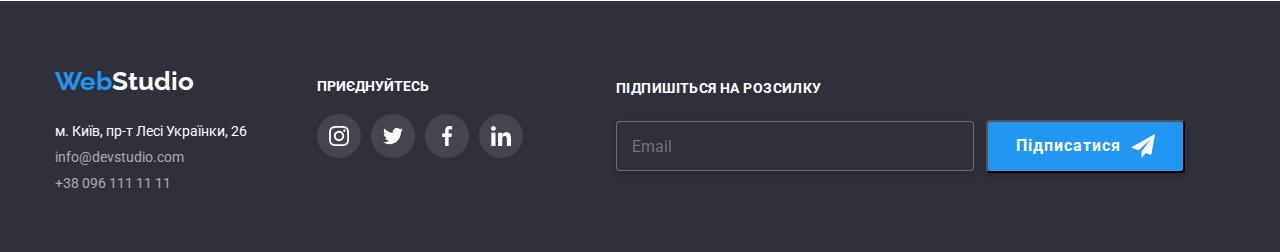
==== commit 992e4218: "фікси по модал" ====
--- a/portfolio.html
+++ b/portfolio.html
@@ -212,27 +212,20 @@
     <footer class="footer">
       <div class="footer-container">
         <div class="footer-info">
-          <a href="/" class="logo-footer"
-            ><span class="logo-secondary">Web</span>Studio</a
-          >
+          <a href="/" class="logo-footer"><span class="logo-secondary">Web</span>Studio</a>
           <address>
             <ul class="list-adress">
               <li class="adress">
-                <a href="https://goo.gl/maps/jGjZNwz8jLK7Mw756"
-                  ><span class="adress">
-                    м. Київ, пр-т Лесі Українки, 26</span
-                  ></a
-                >
+                <a href="https://goo.gl/maps/jGjZNwz8jLK7Mw756"><span class="adress">
+                    м. Київ, пр-т Лесі Українки, 26</span></a>
               </li>
               <li class="contacts">
                 <a href="mailto:info@devstudio.com">
-                  <span class="contacts">info@devstudio.com</span></a
-                >
+                  <span class="contacts">info@devstudio.com</span></a>
               </li>
               <li class="numbers">
                 <a href="tel:+380961111111">
-                  <span class="numbers">+38 096 111 11 11</span></a
-                >
+                  <span class="numbers">+38 096 111 11 11</span></a>
               </li>
             </ul>
           </address>
@@ -248,44 +241,38 @@
               </a>
             </li>
             <li class="social-item">
-              <a href="" class="svg-logo svg-footer"
-                ><svg class="social-icon footer-icon" width="20" height="20">
+              <a href="" class="svg-logo svg-footer"><svg class="social-icon footer-icon" width="20" height="20">
                   <use href="./images/icons.svg#icon-twitter"></use>
                 </svg>
               </a>
             </li>
             <li class="social-item">
-              <a href="" class="svg-logo svg-footer"
-                ><svg class="social-icon footer-icon" width="20" height="20">
+              <a href="" class="svg-logo svg-footer"><svg class="social-icon footer-icon" width="20" height="20">
                   <use href="./images/icons.svg#icon-facebook"></use>
                 </svg>
               </a>
             </li>
             <li class="social-item">
-              <a href="" class="svg-logo svg-footer"
-                ><svg class="social-icon footer-icon" width="20" height="20">
+              <a href="" class="svg-logo svg-footer"><svg class="social-icon footer-icon" width="20" height="20">
                   <use href="./images/icons.svg#icon-linkedin"></use>
                 </svg>
               </a>
             </li>
           </ul>
-          
         </div>
         <div class="footer-formblock">
-          <h3 class="footer-form-title">Підпишіться на розсилку</h3>
-          <div class="footer-block">
-            <form action="" class="footer-form">
-              <div class="footer-form-field">
-                <input type="text" class="footer-input" name="name" id="name" placeholder="Email" />
-              </div>
-            </form>
-            <button type="submit" class="footer-button">
-              Підписатися
-              <svg class="footer-button-icon" width="24" height="24">
-                <use href="./images/icons-form.svg#iconform-send"></use>
-              </svg>
-            </button>
-          </div>
+          <p class="footer-form-title">Підпишіться на розсилку</p>
+          <form  class="footer-form">
+            <div class="footer-flex">
+              <input type="text" class="footer-input" name="name" id="name" placeholder="Email" />
+              <button type="submit" class="footer-button">
+                Підписатися
+                <svg class="footer-button-icon" width="24" height="24">
+                  <use href="./images/icons-form.svg#iconform-send"></use>
+                </svg>
+              </button>
+            </div>
+          </form>
         </div>
       </div>
     </footer>
--- a/css/styles.css
+++ b/css/styles.css
@@ -9,13 +9,8 @@
   padding: 0;
 }
 
-.form-input{
-  outline: none;
-}
-
-.form-input:hover {
-  outline: 1px solid #2196F3;
-}
+
+
 
 .form-input:focus {
   outline: 1px solid #2196F3;
@@ -25,13 +20,6 @@
   outline: none;
 }
 
-.form-input:hover {
-  outline: 1px solid #2196F3;
-}
-
-.form-input:focus {
-  outline: 1px solid #2196F3;
-}
 
 :root {
   --main-color: #ffffff;
@@ -284,6 +272,7 @@
   box-shadow: 0px 1px 3px rgba(0, 0, 0, 0.12), 0px 1px 1px rgba(0, 0, 0, 0.14),
     0px 2px 1px rgba(0, 0, 0, 0.2);
   border-radius: 4px;
+  padding: 40px;
 
   position: absolute;
   top: 50%;
@@ -292,14 +281,14 @@
 }
 
 .modal-close {
+  cursor: pointer;
   box-sizing: border-box;
   width: 30px;
   height: 30px;
-  margin-top: 8px;
-  margin-right: 8px;
   position: absolute;
   top: 0;
   right: 0;
+  transform: translate(-20%, 20%);
   background-color: #ffffff;
 
   border: 1px solid rgba(0, 0, 0, 0.1);
@@ -322,7 +311,6 @@
 
 .form {
   margin-left: auto;
-  padding: 40px;
 }
 
 .form-field {
@@ -402,9 +390,13 @@
   color: #2196f3;
 }
 
+.button-box {
+  /* display: flex;
+  justify-content: center; */
+}
+
 .form-button {
-  margin-top: 30px;
-  margin-left: 124px;
+
   padding-top: 10px;
   padding-bottom: 10px;
   padding-left: 52px;
@@ -414,6 +406,10 @@
   box-shadow: 0px 4px 4px rgba(0, 0, 0, 0.15);
   border-radius: 4px;
   border: #ffffff;
+  display: block;
+  margin: auto;
+  margin-top: 30px;
+  cursor: pointer;
 }
 
 textarea {
@@ -430,8 +426,16 @@
   
 }
 
+
+.checkbox-box{
+  display: flex;
+  align-items: center;
+  justify-content: center;
+
+}
+
+
 .check {
-  padding-left: 12px;
   font-family: "Roboto";
   font-style: normal;
   font-weight: 400;
@@ -493,6 +497,8 @@
 .box-svg:last-child {
   margin-right: 0;
 }
+
+
 
 
 .icons-form {
@@ -1015,12 +1021,16 @@
 
 .footer-formblock {
   margin-left: 93px;
-  margin-top: 16px;
-}
-
-.footer-block {
-  display: flex;
-}
+  padding-top: 16px;
+}
+
+.footer-flex {
+  display: flex;
+  align-items: center;
+
+}
+
+
 
 .footer-form-title {
   margin-bottom: 20px;
@@ -1032,9 +1042,6 @@
   color: #FFFFFF;
 }
 
-.footer-form-field {
-  
-}
 
 .footer-input {
   height: 50px;
@@ -1045,10 +1052,12 @@
   border-radius: 4px;
   background: #2F303A;
   outline: none;
+  color: #FFFFFF;
  
 }
 
 .footer-button {
+  cursor: pointer;
   display: flex;
   background: #2196F3;
   box-shadow: 0px 4px 4px rgba(0, 0, 0, 0.15);
@@ -1062,7 +1071,7 @@
   padding-bottom: 10px;
   padding-left: 28px;
   padding-right: 28px;
-  margin-left: 40px;
+  margin-left: 12px;
   
   color: #FFFFFF;
 }
